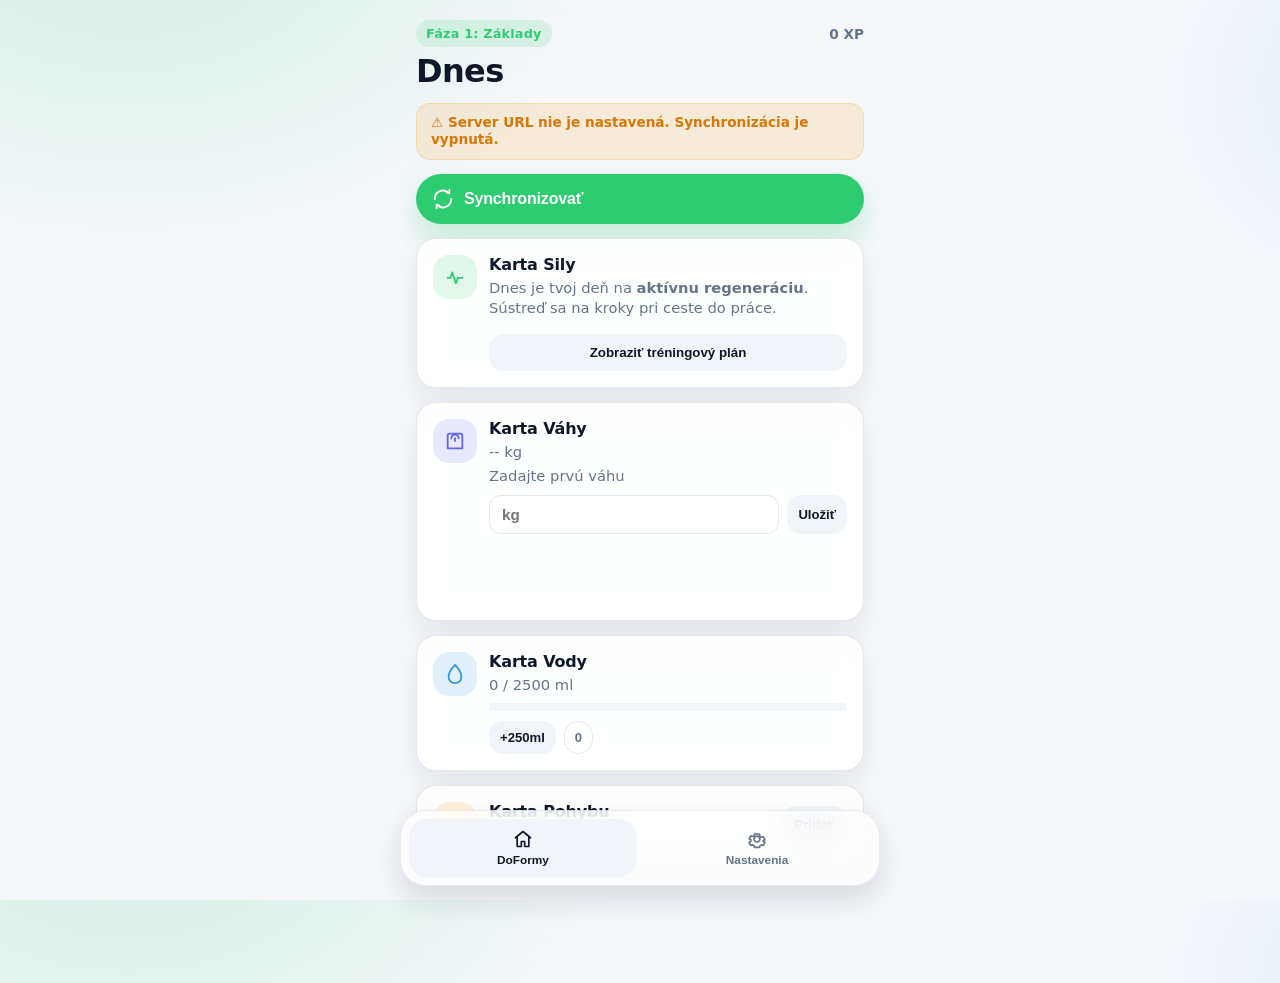
==== mobile/index.html @ 4141155f "feat: kompletne odstranenie karty navykov z UI, logiky a synchronizacie" ====
<!DOCTYPE html>
<html lang="sk">
<head>
    <meta charset="UTF-8">
    <meta name="viewport" content="width=device-width, initial-scale=1.0, maximum-scale=1.0, user-scalable=no, viewport-fit=cover">
    <title>DoFormy - Vnímavý pohyb</title>
    <link rel="stylesheet" href="style.css">
    <link rel="manifest" href="manifest.json">
    <meta name="theme-color" content="#2ECC71">
    <meta name="apple-mobile-web-app-capable" content="yes">
    <meta name="apple-mobile-web-app-title" content="DoFormy">
    <meta name="apple-mobile-web-app-status-bar-style" content="black-translucent">
    <link rel="apple-touch-icon" sizes="180x180" href="../assets/apple-touch-icon.png">
    <link rel="icon" type="image/png" sizes="192x192" href="../assets/icon-192.png">
    <!-- chart.js is intentionally not loaded on mobile for faster cold start -->
</head>
<body>
    <svg xmlns="http://www.w3.org/2000/svg" style="position:absolute;width:0;height:0;overflow:hidden" aria-hidden="true" focusable="false">
        <symbol id="i-home" viewBox="0 0 24 24">
            <path d="M3 10.5 12 3l9 7.5" />
            <path d="M5 10v11h5v-6h4v6h5V10" />
        </symbol>
        <symbol id="i-settings" viewBox="0 0 24 24">
            <path d="M12 15.5a3.5 3.5 0 1 0 0-7 3.5 3.5 0 0 0 0 7z" />
            <path d="M19.4 15a8 8 0 0 0 .1-1l2-1.2-2-3.5-2.3.6a7.3 7.3 0 0 0-1.7-1L15 6h-6l-.5 2a7.3 7.3 0 0 0-1.7 1L4.5 8.3l-2 3.5 2 1.2a8 8 0 0 0 .1 1 8 8 0 0 0-.1 1l-2 1.2 2 3.5 2.3-.6a7.3 7.3 0 0 0 1.7 1L9 22h6l.5-2a7.3 7.3 0 0 0 1.7-1l2.3.6 2-3.5-2-1.2a8 8 0 0 0-.1-1z" />
        </symbol>
        <symbol id="i-sync" viewBox="0 0 24 24">
            <path d="M21 12a9 9 0 0 1-15.7 6.1" />
            <path d="M3 12a9 9 0 0 1 15.7-6.1" />
            <path d="M16 5h3V2" />
            <path d="M8 19H5v3" />
        </symbol>
        <symbol id="i-activity" viewBox="0 0 24 24">
            <path d="M4 13h3l2-6 4 12 2-6h5" />
        </symbol>
        <symbol id="i-scale" viewBox="0 0 24 24">
            <path d="M6 4h12a2 2 0 0 1 2 2v14H4V6a2 2 0 0 1 2-2z" />
            <path d="M8 9a4 4 0 0 1 8 0" />
            <path d="M12 9v3" />
        </symbol>
        <symbol id="i-droplet" viewBox="0 0 24 24">
            <path d="M12 2s7 7.4 7 13a7 7 0 0 1-14 0c0-5.6 7-13 7-13z" />
        </symbol>
        <symbol id="i-footsteps" viewBox="0 0 24 24">
            <path d="M8.5 6.5c1.4 0 2.5 1.2 2.5 2.8 0 1.9-1.2 3.2-2.8 3.2-1.6 0-2.7-1.3-2.7-3.1 0-1.7 1.2-2.9 3-2.9z" />
            <path d="M15.5 11c1.3 0 2.4 1.1 2.4 2.6 0 1.8-1.1 3-2.6 3-1.5 0-2.5-1.2-2.5-2.9 0-1.6 1.1-2.7 2.7-2.7z" />
        </symbol>
        <symbol id="i-leaf" viewBox="0 0 24 24">
            <path d="M20 4c-7 0-12 4-12 12 0 2.5 1 4.5 2.5 6C18 22 22 17 22 10c0-2.5-1-4.5-2-6z" />
            <path d="M9 15c3-1 6-4 7-7" />
        </symbol>
    </svg>

    <div id="do-app">
        <header>
            <div class="user-info">
                <span id="user-level" class="badge">Fáza 1</span>
                <span id="user-exp">0 XP</span>
            </div>
            <h1>Dnes</h1>
        </header>

        <div id="sync-status-bar" class="sync-status-bar" style="display: none;"></div>

        <button id="btn-sync" class="btn-sync" type="button">
            <span class="btn-sync-main">
                <svg class="icon" viewBox="0 0 24 24" aria-hidden="true">
                    <use href="#i-sync" xlink:href="#i-sync"></use>
                </svg>
                <span class="btn-sync-label">Synchronizovať</span>
            </span>
            <span class="btn-sync-spinner" aria-hidden="true"></span>
        </button>

        <main id="cards-container">
            <div id="card-workout" class="do-card">
                <div class="icon-badge badge-workout" aria-hidden="true">
                    <svg class="icon" viewBox="0 0 24 24">
                        <use href="#i-activity" xlink:href="#i-activity"></use>
                    </svg>
                </div>
                <div class="card-body">
                    <h3>Karta Sily</h3>
                    <p id="workout-desc">Dnes je deň oddychu.</p>
                </div>
                <button id="btn-workout" class="btn-do">Hotovo</button>
            </div>

            <div id="card-weight" class="do-card">
                <div class="icon-badge badge-weight" aria-hidden="true">
                    <svg class="icon" viewBox="0 0 24 24">
                        <use href="#i-scale" xlink:href="#i-scale"></use>
                    </svg>
                </div>
                <div class="card-body">
                    <h3>Karta Váhy</h3>
                    <p id="weight-val">-- kg</p>
                    <p id="weight-change" class="weight-change"></p>
                    <div class="weight-input-row">
                        <input type="number" id="weight-input" placeholder="kg" step="0.1" class="weight-input">
                        <button id="btn-weight-save" class="btn-do btn-small">Uložiť</button>
                    </div>
                    <div class="weight-chart-container">
                        <canvas id="weight-chart"></canvas>
                    </div>
                </div>
            </div>

            <div id="card-water" class="do-card">
                <div class="icon-badge badge-water" aria-hidden="true">
                    <svg class="icon" viewBox="0 0 24 24">
                        <use href="#i-droplet" xlink:href="#i-droplet"></use>
                    </svg>
                </div>
                <div class="card-body">
                    <h3>Karta Vody</h3>
                    <p id="water-val">0 / 2500 ml</p>
                    <div class="water-progress">
                        <div id="water-fill" class="water-fill"></div>
                    </div>
                    <div class="water-buttons">
                        <button id="btn-water-add" class="btn-do btn-small">+250ml</button>
                        <button id="btn-water-reset" class="btn-do btn-small btn-outline">0</button>
                    </div>
                </div>
            </div>

            <div id="card-steps" class="do-card">
                <div class="icon-badge badge-steps" aria-hidden="true">
                    <svg class="icon" viewBox="0 0 24 24">
                        <use href="#i-footsteps" xlink:href="#i-footsteps"></use>
                    </svg>
                </div>
                <div class="card-body">
                    <h3>Karta Pohybu</h3>
                    <div class="progress-info">
                        <span id="steps-val">0</span> / <span id="steps-goal">5000</span>
                    </div>
                </div>
                <button id="btn-steps" class="btn-do">Pridať</button>
            </div>

        </main>
    </div>

    <div id="view-settings" class="view-settings" style="display: none;">
        <h2>Nastavenia</h2>
        <!-- ... (zvyšok nastavení zostáva rovnaký) ... -->
        <div class="do-card">
            <div class="card-body">
                <h3>Vzhľad</h3>
                <div class="setting-row">
                    <div>
                        <p class="setting-title">Tmavý režim</p>
                        <p class="settings-desc">Prepne farby celej aplikácie</p>
                    </div>
                    <label class="switch" aria-label="Tmavý režim">
                        <input type="checkbox" id="theme-toggle">
                        <span class="switch-slider"></span>
                    </label>
                </div>
            </div>
        </div>

        <div class="do-card">
            <div class="card-body">
                <h3>Server URL</h3>
                <p class="settings-desc">Zadajte IP adresu servera (napr. Tailscale)</p>
                <div class="api-input-row">
                    <input type="text" id="api-url-input" placeholder="http://100.x.x.x:8000/api" class="api-input">
                    <button id="btn-save-api" class="btn-do">Uložiť</button>
                </div>
                <p id="current-api-url" class="current-url"></p>
            </div>
        </div>

        <div class="do-card">
            <div class="card-body">
                <h3>Synchronizácia</h3>
                <p class="settings-desc">Stiahni/ulož dáta z/do servera</p>
                <div class="sync-buttons">
                    <button id="btn-sync-download" class="btn-do">Stiahnuť zo servera</button>
                    <button id="btn-sync-upload" class="btn-do">Nahrať na server</button>
                </div>
            </div>
        </div>

        <div class="do-card">
            <div class="card-body">
                <h3>O aplikácii</h3>
                <p class="settings-desc">DoFormy v2.0</p>
            </div>
        </div>
    </div>

    <nav class="do-nav">
        <button class="nav-btn active" data-view="home" type="button">
            <svg class="nav-icon" viewBox="0 0 24 24" aria-hidden="true">
                <use href="#i-home" xlink:href="#i-home"></use>
            </svg>
            <span>DoFormy</span>
        </button>
        <button class="nav-btn" data-view="settings" type="button">
            <svg class="nav-icon" viewBox="0 0 24 24" aria-hidden="true">
                <use href="#i-settings" xlink:href="#i-settings"></use>
            </svg>
            <span>Nastavenia</span>
        </button>
    </nav>

    <script type="module" src="app.js"></script>
</body>
</html>
---- mobile/style.css ----
:root {
    color-scheme: light;

    --primary: #2ecc71;
    --primary-700: #28b463;
    --primary-shadow: rgba(46, 204, 113, 0.26);

    --accent-water: #3498db;

    --bg: #f6f7fb;
    --surface: rgba(255, 255, 255, 0.9);
    --surface-solid: #ffffff;
    --surface-2: #f1f5f9;

    --text: #0f172a;
    --muted: #64748b;
    --border: rgba(15, 23, 42, 0.1);
    --shadow: 0 14px 30px rgba(15, 23, 42, 0.08);

    --badge-bg: rgba(46, 204, 113, 0.14);

    --nav-bg: rgba(255, 255, 255, 0.75);
    --nav-border: rgba(15, 23, 42, 0.08);
    --nav-shadow: 0 14px 30px rgba(15, 23, 42, 0.12);

    --radius-card: 20px;
    --radius-btn: 14px;
    --radius-pill: 999px;

    --container: 480px;
}

:root[data-theme="dark"] {
    color-scheme: dark;

    --primary: #34d399;
    --primary-700: #10b981;
    --primary-shadow: rgba(52, 211, 153, 0.28);

    --accent-water: #60a5fa;

    --bg: #0b1220;
    --surface: rgba(17, 24, 39, 0.72);
    --surface-solid: #111827;
    --surface-2: rgba(255, 255, 255, 0.06);

    --text: #e5e7eb;
    --muted: #9ca3af;
    --border: rgba(255, 255, 255, 0.1);
    --shadow: 0 18px 40px rgba(0, 0, 0, 0.45);

    --badge-bg: rgba(52, 211, 153, 0.16);

    --nav-bg: rgba(17, 24, 39, 0.72);
    --nav-border: rgba(255, 255, 255, 0.08);
    --nav-shadow: 0 18px 40px rgba(0, 0, 0, 0.5);
}

* {
    box-sizing: border-box;
    margin: 0;
    padding: 0;
}

html,
body {
    height: 100%;
}

body {
    font-family: Inter, ui-sans-serif, system-ui, -apple-system, "Segoe UI", Roboto, Arial, sans-serif;
    color: var(--text);
    background:
        radial-gradient(1000px 700px at 10% -10%, rgba(46, 204, 113, 0.18), transparent 50%),
        radial-gradient(900px 600px at 120% 10%, rgba(52, 152, 219, 0.14), transparent 45%),
        var(--bg);
    -webkit-font-smoothing: antialiased;
    -moz-osx-font-smoothing: grayscale;
}

:root[data-theme="dark"] body {
    background:
        radial-gradient(1200px 800px at 10% -10%, rgba(52, 211, 153, 0.18), transparent 52%),
        radial-gradient(900px 600px at 120% 10%, rgba(96, 165, 250, 0.14), transparent 45%),
        var(--bg);
}

#do-app {
    width: 100%;
    max-width: var(--container);
    margin: 0 auto;
    padding: calc(20px + env(safe-area-inset-top)) 16px calc(120px + env(safe-area-inset-bottom));
    display: flex;
    flex-direction: column;
    gap: 14px;
}

header {
    display: flex;
    flex-direction: column;
    gap: 8px;
}

.user-info {
    display: flex;
    justify-content: space-between;
    align-items: center;
    gap: 10px;
}

.badge {
    background: var(--badge-bg);
    color: var(--primary);
    padding: 6px 10px;
    border-radius: 999px;
    font-size: 0.8rem;
    font-weight: 800;
    letter-spacing: 0.2px;
}

#user-exp {
    font-size: 0.85rem;
    font-weight: 700;
    color: var(--muted);
}

h1 {
    font-size: 2rem;
    line-height: 1.05;
    font-weight: 900;
    letter-spacing: -0.02em;
}

.icon,
.nav-icon {
    width: 22px;
    height: 22px;
    stroke: currentColor;
    fill: none;
    stroke-width: 2;
    stroke-linecap: round;
    stroke-linejoin: round;
}

.nav-icon {
    width: 20px;
    height: 20px;
}

.btn-sync {
    width: 100%;
    display: flex;
    align-items: center;
    justify-content: space-between;
    gap: 12px;
    padding: 14px 16px;
    border: none;
    border-radius: var(--radius-pill);
    background: var(--primary);
    color: #ffffff;
    font-size: 1rem;
    font-weight: 900;
    cursor: pointer;
    box-shadow: 0 14px 30px var(--primary-shadow);
    transition: transform 0.15s ease, box-shadow 0.2s ease, background 0.2s ease;
}

.btn-sync-main {
    display: flex;
    align-items: center;
    gap: 10px;
}

.btn-sync-label {
    letter-spacing: -0.01em;
}

.btn-sync-spinner {
    width: 18px;
    height: 18px;
    border: 2px solid rgba(255, 255, 255, 0.35);
    border-top-color: rgba(255, 255, 255, 0.95);
    border-radius: 50%;
    opacity: 0;
}

.btn-sync:active {
    transform: translateY(1px);
}

.btn-sync:disabled {
    opacity: 0.75;
    cursor: not-allowed;
    transform: none;
}

.btn-sync.syncing {
    background: #f59e0b;
    box-shadow: 0 14px 30px rgba(245, 158, 11, 0.26);
}

.btn-sync.syncing .btn-sync-spinner {
    opacity: 1;
    animation: do-spin 0.8s linear infinite;
}

.btn-sync.sync-success {
    background: #22c55e;
    box-shadow: 0 14px 30px rgba(34, 197, 94, 0.25);
}

.btn-sync.sync-error {
    background: #ef4444;
    box-shadow: 0 14px 30px rgba(239, 68, 68, 0.22);
}

@keyframes do-spin {
    to {
        transform: rotate(360deg);
    }
}

.sync-status-bar {
    padding: 10px 14px;
    border-radius: 14px;
    font-size: 0.85rem;
    font-weight: 700;
    line-height: 1.3;
    animation: do-fade-in 0.3s ease;
}

.sync-status-bar.warning {
    background: rgba(245, 158, 11, 0.14);
    color: #d97706;
    border: 1px solid rgba(245, 158, 11, 0.2);
}

.sync-status-bar.error {
    background: rgba(239, 68, 68, 0.14);
    color: #dc2626;
    border: 1px solid rgba(239, 68, 68, 0.2);
}

@keyframes do-fade-in {
    from { opacity: 0; transform: translateY(-5px); }
    to { opacity: 1; transform: translateY(0); }
}

#cards-container {
    display: flex;
    flex-direction: column;
    gap: 14px;
}

.do-card {
    background: var(--surface);
    border: 1px solid var(--border);
    border-radius: var(--radius-card);
    padding: 16px;
    display: flex;
    align-items: flex-start;
    gap: 12px;
    box-shadow: var(--shadow);
    -webkit-backdrop-filter: blur(14px);
    backdrop-filter: blur(14px);
}

.do-card.completed {
    border-color: rgba(46, 204, 113, 0.35);
}

:root[data-theme="dark"] .do-card.completed {
    border-color: rgba(52, 211, 153, 0.35);
}

.icon-badge {
    width: 44px;
    height: 44px;
    border-radius: 16px;
    display: flex;
    align-items: center;
    justify-content: center;
    background: var(--surface-2);
    color: var(--text);
    flex: 0 0 auto;
}

.badge-workout {
    background: rgba(46, 204, 113, 0.14);
    color: var(--primary);
}

.badge-weight {
    background: rgba(99, 102, 241, 0.14);
    color: #6366f1;
}

.badge-water {
    background: rgba(52, 152, 219, 0.14);
    color: var(--accent-water);
}

.badge-steps {
    background: rgba(245, 158, 11, 0.14);
    color: #f59e0b;
}

.badge-habit {
    background: rgba(16, 185, 129, 0.14);
    color: #10b981;
}

.card-body {
    flex: 1;
    min-width: 0;
}

.card-body h3 {
    font-size: 1rem;
    font-weight: 900;
    margin-bottom: 4px;
    letter-spacing: -0.01em;
}

.card-body p,
.progress-info {
    font-size: 0.92rem;
    color: var(--muted);
    line-height: 1.35;
}

.btn-do {
    background: var(--surface-2);
    border: 1px solid transparent;
    padding: 10px 12px;
    border-radius: var(--radius-btn);
    font-weight: 900;
    color: var(--text);
    cursor: pointer;
    transition: transform 0.15s ease, background 0.15s ease, opacity 0.15s ease;
    white-space: nowrap;
}

.do-card > .btn-do {
    align-self: center;
}

.btn-do:active {
    transform: translateY(1px);
}

.btn-do:disabled {
    opacity: 0.6;
    cursor: not-allowed;
    transform: none;
}

.do-card.completed .btn-do {
    background: var(--primary);
    color: white;
}

.btn-small {
    padding: 8px 10px;
    font-size: 0.82rem;
}

.btn-outline {
    background: transparent;
    border: 1px solid var(--border);
    color: var(--muted);
}

.btn-outline:active {
    background: var(--surface-2);
}

.do-nav {
    position: fixed;
    left: 50%;
    transform: translateX(-50%);
    bottom: calc(14px + env(safe-area-inset-bottom));
    width: min(var(--container), calc(100% - 24px));
    padding: 8px;
    display: flex;
    gap: 6px;
    border-radius: 26px;
    background: var(--nav-bg);
    border: 1px solid var(--nav-border);
    box-shadow: var(--nav-shadow);
    -webkit-backdrop-filter: blur(16px);
    backdrop-filter: blur(16px);
}

.nav-btn {
    flex: 1;
    border: none;
    background: transparent;
    padding: 10px 6px;
    border-radius: 18px;
    display: flex;
    flex-direction: column;
    align-items: center;
    justify-content: center;
    gap: 4px;
    font-weight: 900;
    font-size: 0.74rem;
    color: var(--muted);
    cursor: pointer;
    transition: transform 0.15s ease, background 0.15s ease, color 0.15s ease;
}

.nav-btn:active {
    transform: scale(0.99);
}

.nav-btn.active {
    background: var(--surface-2);
    color: var(--text);
}

.ex-row {
    display: flex;
    justify-content: space-between;
    align-items: center;
    padding: 10px 0;
    border-bottom: 1px solid var(--border);
    gap: 10px;
}

.ex-row:last-child {
    border: none;
}

.reps-input {
    width: 72px;
    padding: 8px 10px;
    border: 1px solid var(--border);
    background: var(--surface-solid);
    border-radius: 12px;
    text-align: center;
    font-weight: 900;
    color: var(--text);
    outline: none;
}

.reps-input:focus {
    border-color: rgba(46, 204, 113, 0.6);
}

:root[data-theme="dark"] .reps-input:focus {
    border-color: rgba(52, 211, 153, 0.6);
}

.water-progress {
    height: 8px;
    background: var(--surface-2);
    border-radius: 999px;
    margin-top: 8px;
    overflow: hidden;
}

.water-fill {
    height: 100%;
    background: var(--accent-water);
    border-radius: 999px;
    transition: width 0.3s ease;
}

.water-buttons {
    display: flex;
    gap: 8px;
    margin-top: 10px;
}

.weight-chart-container {
    height: 60px;
    margin-top: 10px;
}

.weight-change {
    font-size: 0.78rem;
    color: var(--muted);
    margin-top: 4px;
}

#weight-chart {
    max-height: 60px;
}

.weight-input-row {
    display: flex;
    gap: 8px;
    margin-top: 10px;
    flex-wrap: wrap;
    align-items: stretch;
}

.weight-input,
.api-input {
    flex: 1;
    min-width: 0;
    padding: 10px 12px;
    border: 1px solid var(--border);
    background: var(--surface-solid);
    border-radius: 12px;
    font-size: 0.95rem;
    font-weight: 800;
    color: var(--text);
    outline: none;
}

.weight-input-row .btn-do {
    flex: 0 0 auto;
    max-width: 100%;
}

.weight-input:focus,
.api-input:focus {
    border-color: rgba(46, 204, 113, 0.6);
}

:root[data-theme="dark"] .weight-input,
:root[data-theme="dark"] .api-input {
    background: rgba(255, 255, 255, 0.04);
}

.view-settings {
    width: 100%;
    max-width: var(--container);
    margin: 0 auto;
    padding: calc(20px + env(safe-area-inset-top)) 16px calc(24px + env(safe-area-inset-bottom));
}

.view-settings h2 {
    font-size: 1.6rem;
    font-weight: 900;
    margin-bottom: 14px;
    letter-spacing: -0.01em;
}

.settings-desc {
    font-size: 0.85rem;
    color: var(--muted);
    margin-bottom: 8px;
}

.setting-row {
    display: flex;
    justify-content: space-between;
    align-items: center;
    gap: 12px;
    margin-top: 10px;
}

.setting-row .settings-desc {
    margin-bottom: 0;
}

.setting-title {
    font-weight: 900;
    font-size: 0.95rem;
    color: var(--text);
}

.api-input-row {
    display: flex;
    gap: 8px;
    align-items: center;
}

.current-url {
    font-size: 0.8rem;
    color: var(--muted);
    margin-top: 8px;
}

.sync-buttons {
    display: flex;
    gap: 8px;
}

.sync-buttons .btn-do {
    flex: 1;
}

.switch {
    position: relative;
    width: 48px;
    height: 28px;
    flex: 0 0 auto;
}

.switch input {
    opacity: 0;
    width: 0;
    height: 0;
}

.switch-slider {
    position: absolute;
    inset: 0;
    background: var(--surface-2);
    border: 1px solid var(--border);
    border-radius: 999px;
    cursor: pointer;
    transition: background 0.2s ease, border 0.2s ease;
}

.switch-slider:before {
    content: "";
    position: absolute;
    height: 22px;
    width: 22px;
    left: 3px;
    top: 50%;
    transform: translateY(-50%);
    background: var(--surface-solid);
    border-radius: 999px;
    box-shadow: 0 8px 16px rgba(15, 23, 42, 0.12);
    transition: transform 0.2s ease, background 0.2s ease;
}

.switch input:checked + .switch-slider {
    background: var(--primary);
    border-color: transparent;
}

.switch input:checked + .switch-slider:before {
    transform: translate(20px, -50%);
    background: #ffffff;
}
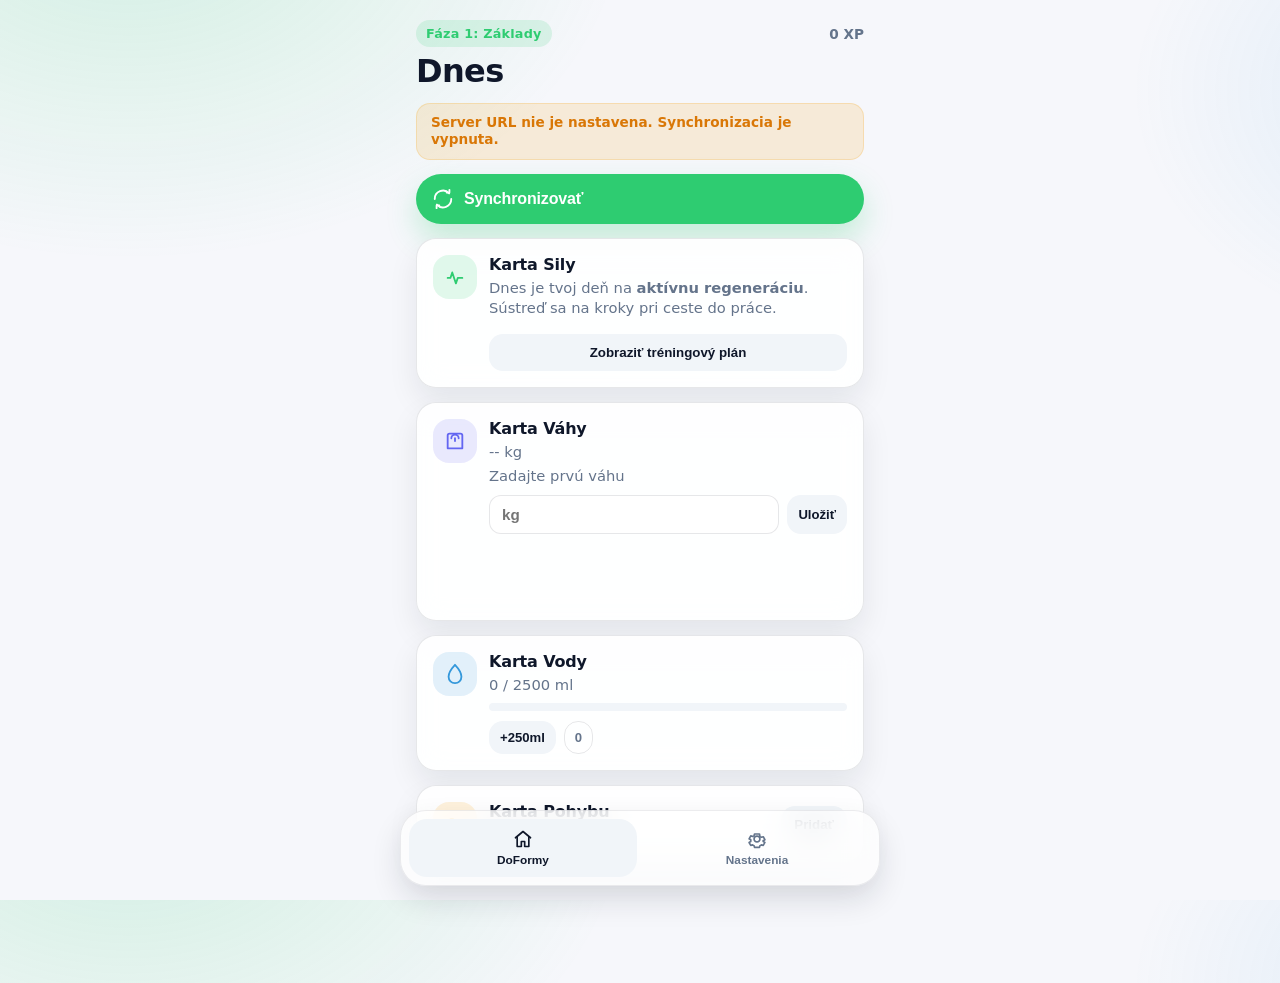
==== commit cf748290: "Mobile: expose offline local storage state" ====
--- a/mobile/index.html
+++ b/mobile/index.html
@@ -164,6 +164,33 @@
 
         <div class="do-card">
             <div class="card-body">
+                <h3>Lokálne uloženie</h3>
+                <p class="settings-desc">Záznamy sa ukladajú do localStorage v tomto iPhone ešte pred syncom na server.</p>
+                <div class="storage-status-grid">
+                    <div class="storage-status-row">
+                        <span>Úložisko</span>
+                        <strong id="storage-availability">-</strong>
+                    </div>
+                    <div class="storage-status-row">
+                        <span>Posledný lokálny zápis</span>
+                        <strong id="storage-last-save">-</strong>
+                    </div>
+                    <div class="storage-status-row">
+                        <span>Posledný sync</span>
+                        <strong id="storage-last-sync">-</strong>
+                    </div>
+                    <div class="storage-status-row">
+                        <span>Čaká na sync</span>
+                        <strong id="storage-pending">-</strong>
+                    </div>
+                </div>
+                <p id="storage-detail" class="settings-desc"></p>
+                <p id="storage-last-error" class="storage-error" style="display:none"></p>
+            </div>
+        </div>
+
+        <div class="do-card">
+            <div class="card-body">
                 <h3>Server URL</h3>
                 <p class="settings-desc">Zadajte IP adresu servera (napr. Tailscale)</p>
                 <div class="api-input-row">
@@ -182,6 +209,26 @@
                     <button id="btn-sync-download" class="btn-do">Stiahnuť zo servera</button>
                     <button id="btn-sync-upload" class="btn-do">Nahrať na server</button>
                 </div>
+            </div>
+        </div>
+
+        <div class="do-card">
+            <div class="card-body">
+                <h3>Notifikácie</h3>
+                <p class="settings-desc">Pripomienky tréningov v dňoch cvičenia.</p>
+                <div style="display:flex; justify-content:space-between; align-items:center; margin-bottom:1rem;">
+                    <span id="notif-status">Stav: Nepovolené</span>
+                    <button id="btn-request-notif" class="btn-do" style="padding: 0.4rem 0.8rem; font-size:0.8rem;">Povoliť</button>
+                </div>
+                <button id="btn-test-notif" class="btn-do btn-outline" style="width:100%">Odoslať testovaciu notifikáciu</button>
+            </div>
+        </div>
+
+        <div class="do-card">
+            <div class="card-body">
+                <h3>Reset dát</h3>
+                <p class="settings-desc">Vymaže všetky záznamy aj na serveri. Nedá sa vrátiť.</p>
+                <button id="btn-reset-all" class="btn-do btn-danger" style="width:100%">Resetovať systém</button>
             </div>
         </div>
 
--- a/mobile/style.css
+++ b/mobile/style.css
@@ -561,6 +561,33 @@
     font-weight: 900;
     font-size: 0.95rem;
     color: var(--text);
+}
+
+.storage-status-grid {
+    display: flex;
+    flex-direction: column;
+    gap: 10px;
+    margin-top: 10px;
+}
+
+.storage-status-row {
+    display: flex;
+    justify-content: space-between;
+    gap: 12px;
+    font-size: 0.9rem;
+    color: var(--muted);
+}
+
+.storage-status-row strong {
+    color: var(--text);
+    text-align: right;
+}
+
+.storage-error {
+    margin-top: 8px;
+    color: #dc2626;
+    font-size: 0.82rem;
+    font-weight: 700;
 }
 
 .api-input-row {
@@ -630,3 +657,13 @@
     transform: translate(20px, -50%);
     background: #ffffff;
 }
+
+.btn-danger {
+    background: rgba(239, 68, 68, 0.1) !important;
+    color: #ef4444 !important;
+    border: 1px solid rgba(239, 68, 68, 0.2) !important;
+}
+
+.btn-danger:active {
+    background: rgba(239, 68, 68, 0.2) !important;
+}
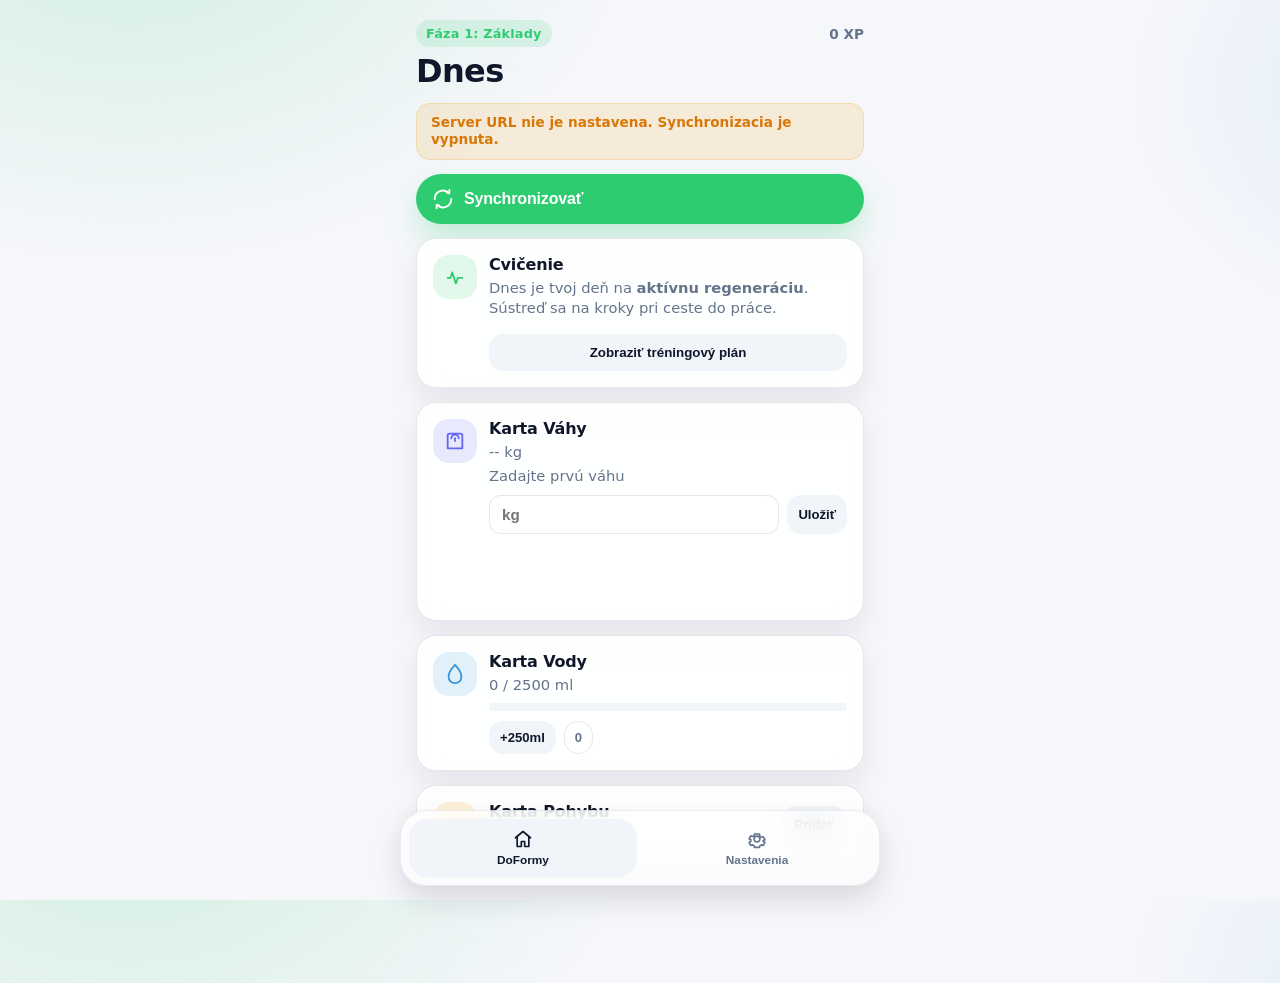
==== commit 7f6f4b6d: "refactor(mobile): premenovať Karta Sily na Cvičenie" ====
--- a/mobile/index.html
+++ b/mobile/index.html
@@ -80,7 +80,7 @@
                     </svg>
                 </div>
                 <div class="card-body">
-                    <h3>Karta Sily</h3>
+                    <h3>Cvičenie</h3>
                     <p id="workout-desc">Dnes je deň oddychu.</p>
                 </div>
                 <button id="btn-workout" class="btn-do">Hotovo</button>
@@ -209,18 +209,6 @@
                     <button id="btn-sync-download" class="btn-do">Stiahnuť zo servera</button>
                     <button id="btn-sync-upload" class="btn-do">Nahrať na server</button>
                 </div>
-            </div>
-        </div>
-
-        <div class="do-card">
-            <div class="card-body">
-                <h3>Notifikácie</h3>
-                <p class="settings-desc">Pripomienky tréningov v dňoch cvičenia.</p>
-                <div style="display:flex; justify-content:space-between; align-items:center; margin-bottom:1rem;">
-                    <span id="notif-status">Stav: Nepovolené</span>
-                    <button id="btn-request-notif" class="btn-do" style="padding: 0.4rem 0.8rem; font-size:0.8rem;">Povoliť</button>
-                </div>
-                <button id="btn-test-notif" class="btn-do btn-outline" style="width:100%">Odoslať testovaciu notifikáciu</button>
             </div>
         </div>
 
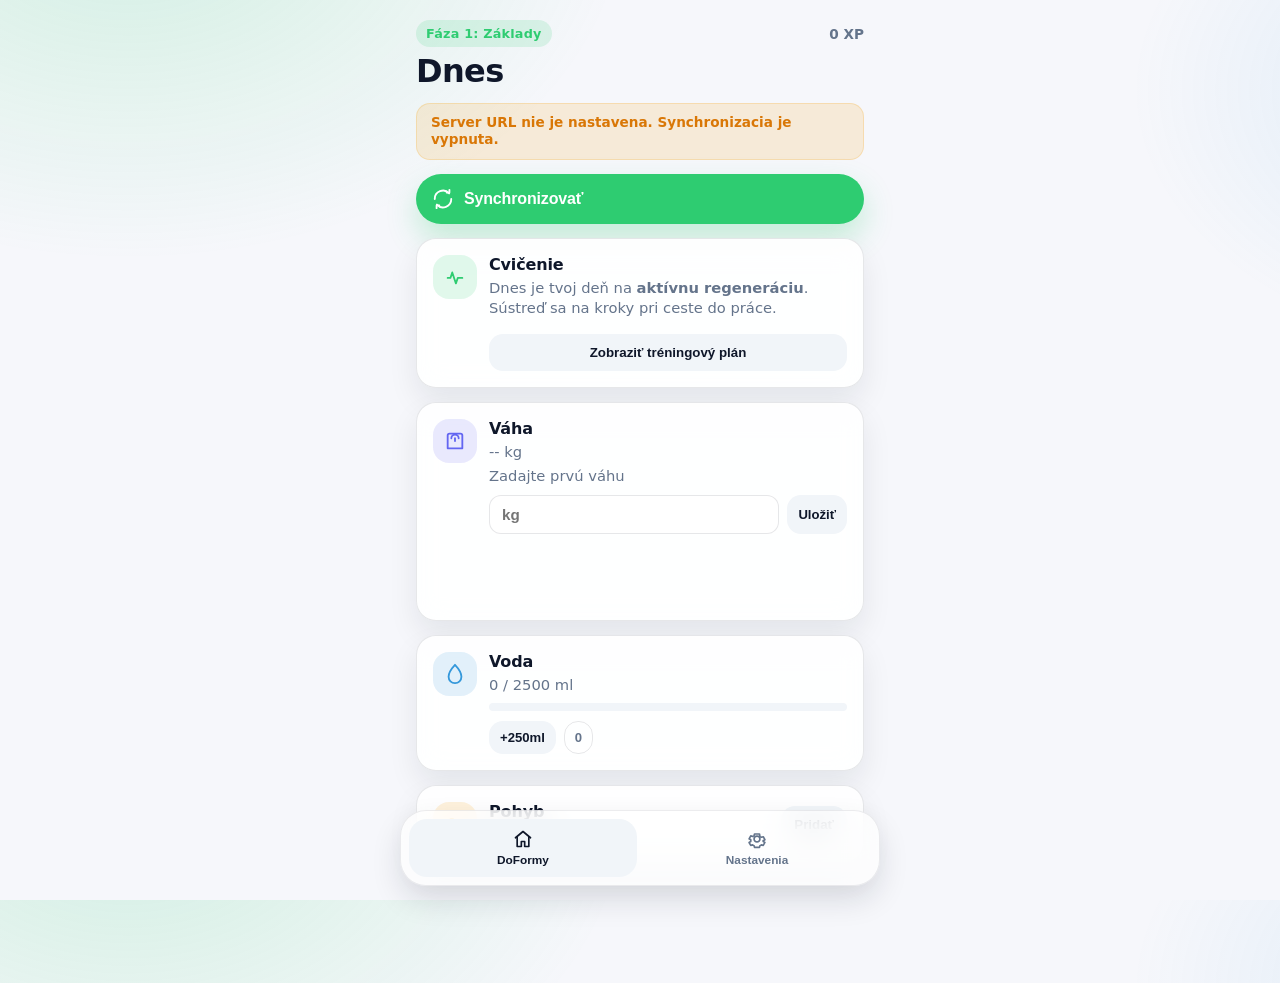
==== commit b47cc325: "refactor(mobile): odstrániť prefix Karta z kariet" ====
--- a/mobile/index.html
+++ b/mobile/index.html
@@ -93,7 +93,7 @@
                     </svg>
                 </div>
                 <div class="card-body">
-                    <h3>Karta Váhy</h3>
+                    <h3>Váha</h3>
                     <p id="weight-val">-- kg</p>
                     <p id="weight-change" class="weight-change"></p>
                     <div class="weight-input-row">
@@ -113,7 +113,7 @@
                     </svg>
                 </div>
                 <div class="card-body">
-                    <h3>Karta Vody</h3>
+                    <h3>Voda</h3>
                     <p id="water-val">0 / 2500 ml</p>
                     <div class="water-progress">
                         <div id="water-fill" class="water-fill"></div>
@@ -132,7 +132,7 @@
                     </svg>
                 </div>
                 <div class="card-body">
-                    <h3>Karta Pohybu</h3>
+                    <h3>Pohyb</h3>
                     <div class="progress-info">
                         <span id="steps-val">0</span> / <span id="steps-goal">5000</span>
                     </div>
